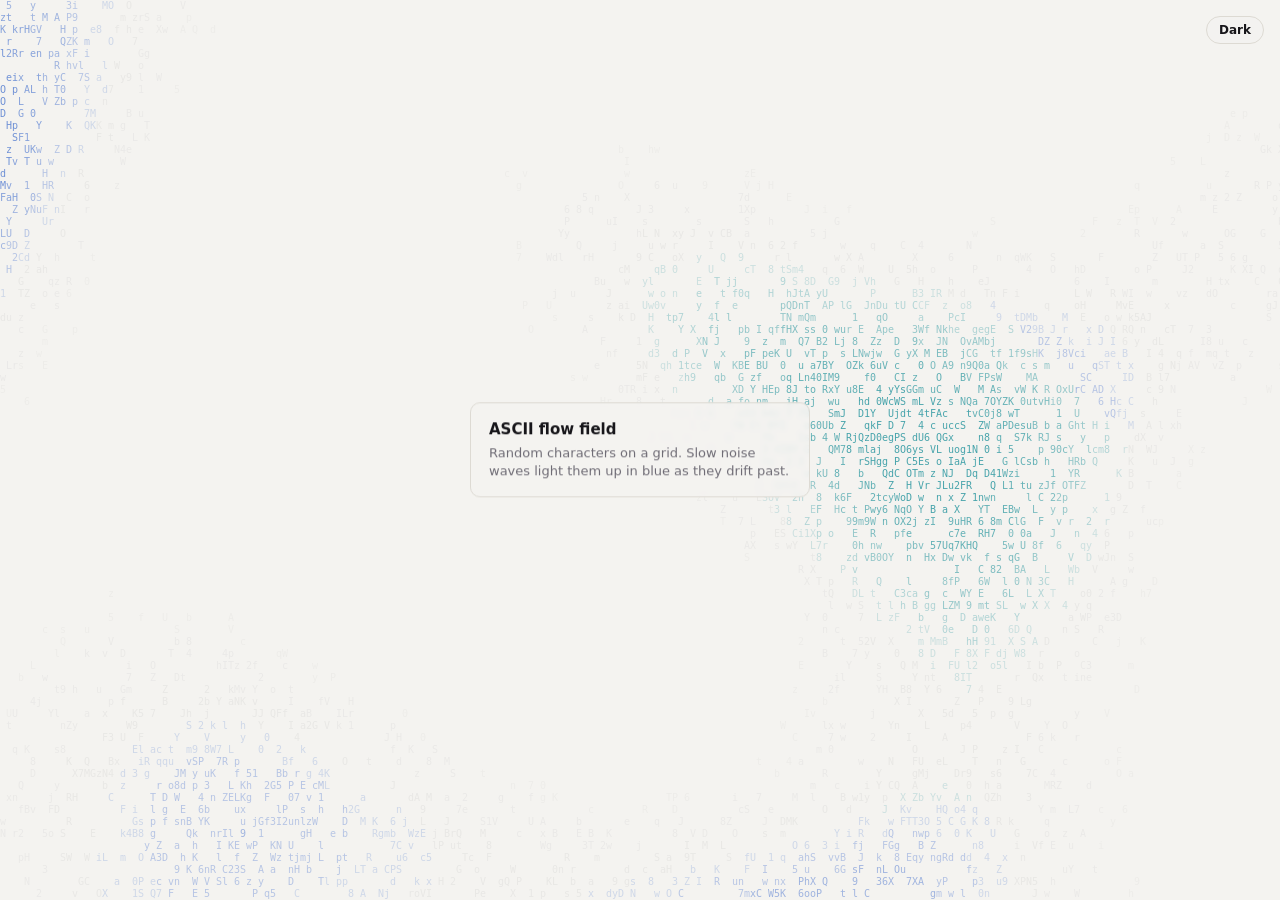
==== ascii-flow.html @ 67e9771e "Add ASCII flow field background demo Co-Authored-By: Claude Opus 5.5 <noreply@anthropic.com> Claude-" ====
<!doctype html>
<html lang="en">
<head>
<meta charset="utf-8">
<meta name="viewport" content="width=device-width, initial-scale=1">
<title>ASCII Flow Field</title>
<style>
  /* Layout: full-screen canvas of characters, small centered card on top to show it as a background */
  :root {
    --bg: #1b1b1b;
    --ink: #ecebef;
    --muted: #8d8a93;
    --card: rgba(27,27,27,.86);
    --line: #34323a;
    --ui: system-ui, -apple-system, "Helvetica Neue", Arial, sans-serif;
  }
  :root[data-theme="light"] { --bg:#f4f3f0; --ink:#17161a; --muted:#6f6c75; --card:rgba(244,243,240,.86); --line:#dddad3; color-scheme: light }
  @media (prefers-color-scheme: light) { :root:not([data-theme="dark"]) { --bg:#f4f3f0; --ink:#17161a; --muted:#6f6c75; --card:rgba(244,243,240,.86); --line:#dddad3; color-scheme: light } }
  html { color-scheme: dark; }
  * { box-sizing: border-box; }
  body { margin: 0; min-height: 100vh; background: var(--bg); color: var(--ink); font: 14px/1.4 var(--ui); overflow: hidden; }
  canvas { position: fixed; inset: 0; width: 100%; height: 100%; display: block; }
  .card { position: fixed; left: 50%; top: 50%; transform: translate(-50%, -50%); width: min(340px, calc(100% - 32px)); background: var(--card); border: 1px solid var(--line); border-radius: 10px; padding: 16px 18px; backdrop-filter: blur(2px); }
  .card h1 { font-size: 15px; margin: 0 0 4px; font-weight: 600; }
  .card p { margin: 0; color: var(--muted); font-size: 13px; }
  #theme { position: fixed; top: 16px; right: 16px; font: 600 12px var(--ui); color: var(--ink); background: var(--card); border: 1px solid var(--line); border-radius: 999px; padding: 6px 12px; cursor: pointer; }
</style>
</head>
<body>
<canvas id="c" aria-hidden="true"></canvas>
<div class="card">
  <h1>ASCII flow field</h1>
  <p>Random characters on a grid. Slow noise waves light them up in blue as they drift past.</p>
</div>
<button type="button" id="theme">Light</button>
<script>
  const root = document.documentElement;
  const canvas = document.getElementById('c');
  const ctx = canvas.getContext('2d');
  const CHARS = 'abcdefghijklmnopqrstuvwxyzABCDEFGHIJKLMNOPQRSTUVWXYZ0123456789';
  const FONT = 10, CW = 6, CH = 12;   // css px: glyph size, cell width, cell height
  const LEVELS = 8;                   // brightness steps baked into the atlas
  const reduce = matchMedia('(prefers-reduced-motion: reduce)').matches;
  let cols, rows, grid, dith, atlas, dpr;

  const isLight = () => root.dataset.theme ? root.dataset.theme === 'light' : matchMedia('(prefers-color-scheme: light)').matches;

  // Palette: faint grey for idle cells, blue to teal for lit cells
  function palette() {
    return isLight()
      ? { idle: [120,118,126], a: [40,92,200], b: [20,140,150], bg: getComputedStyle(root).getPropertyValue('--bg') }
      : { idle: [90,90,96],    a: [70,135,230], b: [60,190,200], bg: getComputedStyle(root).getPropertyValue('--bg') };
  }

  // Glyph atlas: rows = hue (0 idle, 1 blue, 2 teal), columns = char x brightness level
  function buildAtlas() {
    const p = palette();
    atlas = document.createElement('canvas');
    atlas.width = CHARS.length * LEVELS * CW * dpr;
    atlas.height = 3 * CH * dpr;
    const a = atlas.getContext('2d');
    a.scale(dpr, dpr);
    a.font = `${FONT}px ui-monospace, "SF Mono", Menlo, Consolas, monospace`;
    a.textBaseline = 'middle';
    [p.idle, p.a, p.b].forEach((rgb, h) => {
      for (let l = 0; l < LEVELS; l++) {
        const alpha = h === 0 ? 0.05 + l * 0.02 : 0.18 + (l / (LEVELS - 1)) * 0.82;
        a.fillStyle = `rgba(${rgb[0]},${rgb[1]},${rgb[2]},${alpha})`;
        for (let i = 0; i < CHARS.length; i++) a.fillText(CHARS[i], (i * LEVELS + l) * CW, h * CH + CH / 2);
      }
    });
  }

  function resize() {
    dpr = Math.min(window.devicePixelRatio || 1, 2);
    canvas.width = innerWidth * dpr;
    canvas.height = innerHeight * dpr;
    cols = Math.ceil(innerWidth / CW);
    rows = Math.ceil(innerHeight / CH);
    grid = new Uint8Array(cols * rows).map(() => Math.random() * CHARS.length | 0);
    dith = new Float32Array(cols * rows).map(() => Math.random());
    buildAtlas();
  }

  // Cheap smooth noise: layered, domain-warped sine waves
  function field(x, y, t) {
    const wx = x + Math.sin(y * 0.9 + t * 0.6) * 0.8;
    const wy = y + Math.cos(x * 0.7 - t * 0.5) * 0.8;
    return (Math.sin(wx * 1.3 + t) + Math.sin(wy * 1.7 - t * 0.8) + Math.sin((wx + wy) * 0.9 + t * 0.4)) / 3;
  }

  let last = 0;
  function frame(now) {
    if (!reduce) requestAnimationFrame(frame);
    if (now - last < 33) return;      // ~30fps is plenty for this look
    last = now;
    const t = now * 0.00035;
    const s = CW * dpr, h = CH * dpr;
    ctx.fillStyle = palette().bg;
    ctx.fillRect(0, 0, canvas.width, canvas.height);

    // Swap a few characters each frame so the field shimmers
    for (let k = 0; k < cols * rows * 0.01; k++) grid[Math.random() * grid.length | 0] = Math.random() * CHARS.length | 0;

    for (let r = 0; r < rows; r++) {
      const ny = r * CH / 170;
      for (let c = 0; c < cols; c++) {
        const nx = c * CW / 170;
        const v = field(nx, ny, t);               // -1..1
        const i = (v + 0.1) / 1.4;                // 0..1 where the wave is up
        if (i <= dith[r * cols + c]) continue;    // dithered edges, empty troughs
        const lit = (v - 0.35) / 0.65;            // only the crests light up
        let hue = 0, lvl;
        if (lit > 0) {
          hue = field(nx * 0.5 + 9, ny * 0.5 - 4, t * 0.5) > 0.5 ? 2 : 1;
          lvl = Math.min(LEVELS - 1, lit * LEVELS | 0);
        } else {
          lvl = Math.min(LEVELS - 1, i * LEVELS | 0);
        }
        const ch = grid[r * cols + c];
        ctx.drawImage(atlas, (ch * LEVELS + lvl) * s, hue * h, s, h, c * s, r * h, s, h);
      }
    }
  }

  const btn = document.getElementById('theme');
  try { const t = localStorage.getItem('theme'); if (t) root.dataset.theme = t; } catch (e) {}
  const label = () => { btn.textContent = isLight() ? 'Dark' : 'Light'; };
  btn.addEventListener('click', () => {
    root.dataset.theme = isLight() ? 'dark' : 'light';
    try { localStorage.setItem('theme', root.dataset.theme); } catch (e) {}
    label(); buildAtlas(); if (reduce) frame(performance.now() + 1000);
  });

  addEventListener('resize', () => { resize(); if (reduce) frame(performance.now() + 1000); });
  resize(); label();
  requestAnimationFrame(frame);
</script>
</body>
</html>
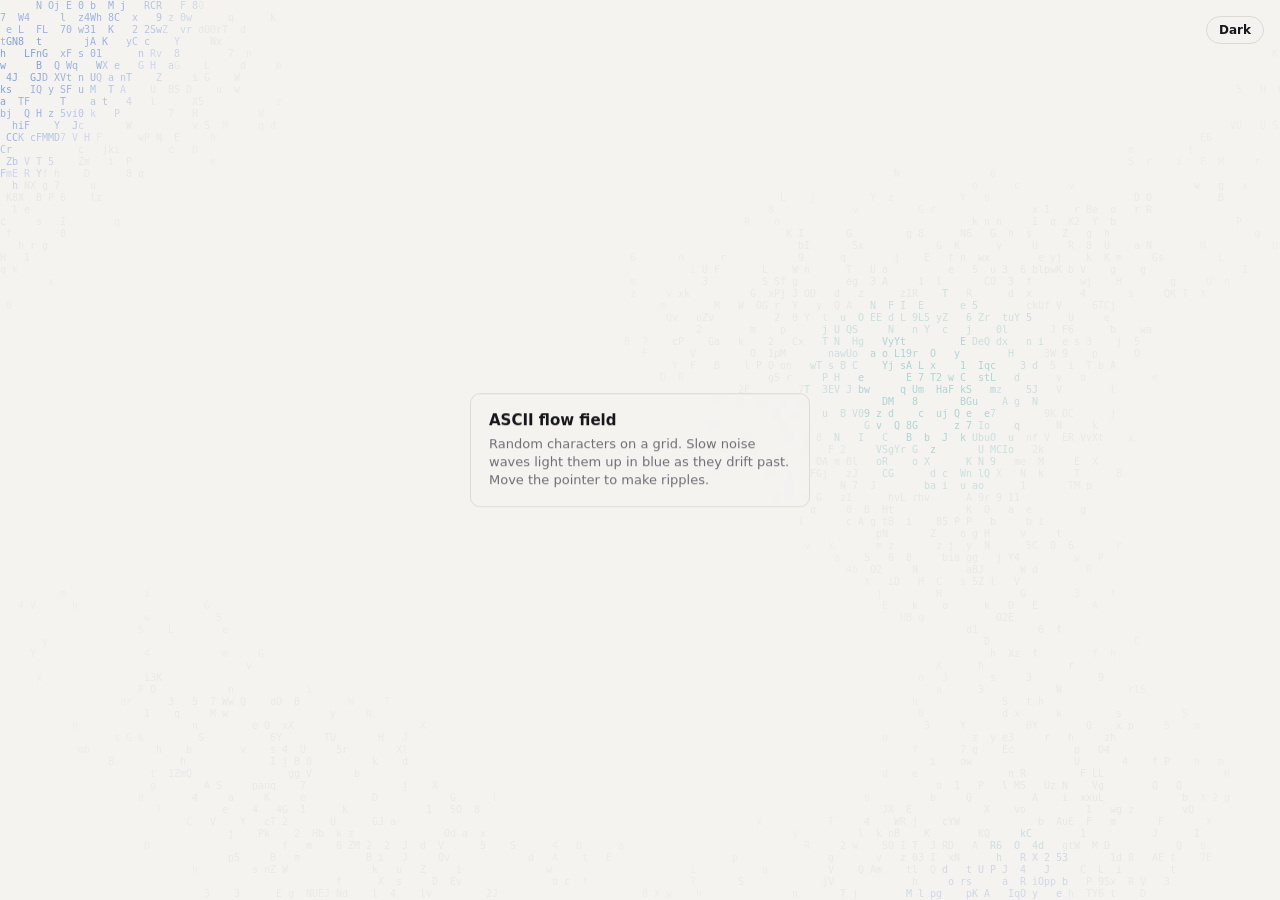
==== commit 13a63f79: "Add pointer ripples to ASCII flow field Co-Authored-By: Claude Opus 5.5 <noreply@anthropic.com> Clau" ====
--- a/ascii-flow.html
+++ b/ascii-flow.html
@@ -30,7 +30,7 @@
 <canvas id="c" aria-hidden="true"></canvas>
 <div class="card">
   <h1>ASCII flow field</h1>
-  <p>Random characters on a grid. Slow noise waves light them up in blue as they drift past.</p>
+  <p>Random characters on a grid. Slow noise waves light them up in blue as they drift past. Move the pointer to make ripples.</p>
 </div>
 <button type="button" id="theme">Light</button>
 <script>
@@ -42,6 +42,8 @@
   const LEVELS = 8;                   // brightness steps baked into the atlas
   const reduce = matchMedia('(prefers-reduced-motion: reduce)').matches;
   let cols, rows, grid, dith, atlas, dpr;
+  const SIM = 12;                     // css px per ripple cell
+  let sw, sh, wa, wb, px = null, py = null;
 
   const isLight = () => root.dataset.theme ? root.dataset.theme === 'light' : matchMedia('(prefers-color-scheme: light)').matches;
 
@@ -79,6 +81,10 @@
     rows = Math.ceil(innerHeight / CH);
     grid = new Uint8Array(cols * rows).map(() => Math.random() * CHARS.length | 0);
     dith = new Float32Array(cols * rows).map(() => Math.random());
+    sw = Math.ceil(innerWidth / SIM) + 2;
+    sh = Math.ceil(innerHeight / SIM) + 2;
+    wa = new Float32Array(sw * sh);
+    wb = new Float32Array(sw * sh);
     buildAtlas();
   }
 
@@ -88,6 +94,30 @@
     const wy = y + Math.cos(x * 0.7 - t * 0.5) * 0.8;
     return (Math.sin(wx * 1.3 + t) + Math.sin(wy * 1.7 - t * 0.8) + Math.sin((wx + wy) * 0.9 + t * 0.4)) / 3;
   }
+
+  // Ripples: two-buffer wave equation, fed by the pointer
+  function poke(x, y) {
+    const cx = (x / SIM | 0) + 1, cy = (y / SIM | 0) + 1;
+    for (let j = -1; j <= 1; j++) for (let i = -1; i <= 1; i++) {
+      const gx = cx + i, gy = cy + j;
+      if (gx > 0 && gy > 0 && gx < sw - 1 && gy < sh - 1) wa[gy * sw + gx] += (i || j) ? 1.2 : 2.4;
+    }
+  }
+  function step() {
+    for (let y = 1; y < sh - 1; y++) for (let x = 1; x < sw - 1; x++) {
+      const k = y * sw + x;
+      wb[k] = ((wa[k - 1] + wa[k + 1] + wa[k - sw] + wa[k + sw]) * 0.5 - wb[k]) * 0.98;
+    }
+    const tmp = wa; wa = wb; wb = tmp;
+  }
+  addEventListener('pointermove', e => {
+    // Drop pokes along the path so fast moves still leave a trail
+    if (px === null) { px = e.clientX; py = e.clientY; }
+    const dx = e.clientX - px, dy = e.clientY - py, n = Math.max(1, Math.hypot(dx, dy) / SIM | 0);
+    for (let i = 1; i <= n; i++) poke(px + dx * i / n, py + dy * i / n);
+    px = e.clientX; py = e.clientY;
+  }, { passive: true });
+  document.addEventListener('pointerleave', () => { px = py = null; });
 
   let last = 0;
   function frame(now) {
@@ -99,6 +129,8 @@
     ctx.fillStyle = palette().bg;
     ctx.fillRect(0, 0, canvas.width, canvas.height);
 
+    if (!reduce) { step(); step(); }
+
     // Swap a few characters each frame so the field shimmers
     for (let k = 0; k < cols * rows * 0.01; k++) grid[Math.random() * grid.length | 0] = Math.random() * CHARS.length | 0;
 
@@ -106,16 +138,18 @@
       const ny = r * CH / 170;
       for (let c = 0; c < cols; c++) {
         const nx = c * CW / 170;
-        const v = field(nx, ny, t);               // -1..1
+        const w = wa[((r * CH + CH / 2) / SIM + 1 | 0) * sw + ((c * CW + CW / 2) / SIM + 1 | 0)];
+        const rip = Math.min(1.3, Math.max(0, Math.abs(w) * 2.2 - 0.3));
+        const v = field(nx, ny, t) * 0.75 - 0.12 + rip;   // ambient drift plus ripples
         const i = (v + 0.1) / 1.4;                // 0..1 where the wave is up
         if (i <= dith[r * cols + c]) continue;    // dithered edges, empty troughs
         const lit = (v - 0.35) / 0.65;            // only the crests light up
         let hue = 0, lvl;
         if (lit > 0) {
-          hue = field(nx * 0.5 + 9, ny * 0.5 - 4, t * 0.5) > 0.5 ? 2 : 1;
-          lvl = Math.min(LEVELS - 1, lit * LEVELS | 0);
+          hue = rip < 0.2 && field(nx * 0.5 + 9, ny * 0.5 - 4, t * 0.5) > 0.5 ? 2 : 1;
+          lvl = Math.min(LEVELS - 1, Math.min(1, lit) * LEVELS | 0);
         } else {
-          lvl = Math.min(LEVELS - 1, i * LEVELS | 0);
+          lvl = Math.min(LEVELS - 1, Math.min(1, i) * LEVELS | 0);
         }
         const ch = grid[r * cols + c];
         ctx.drawImage(atlas, (ch * LEVELS + lvl) * s, hue * h, s, h, c * s, r * h, s, h);
